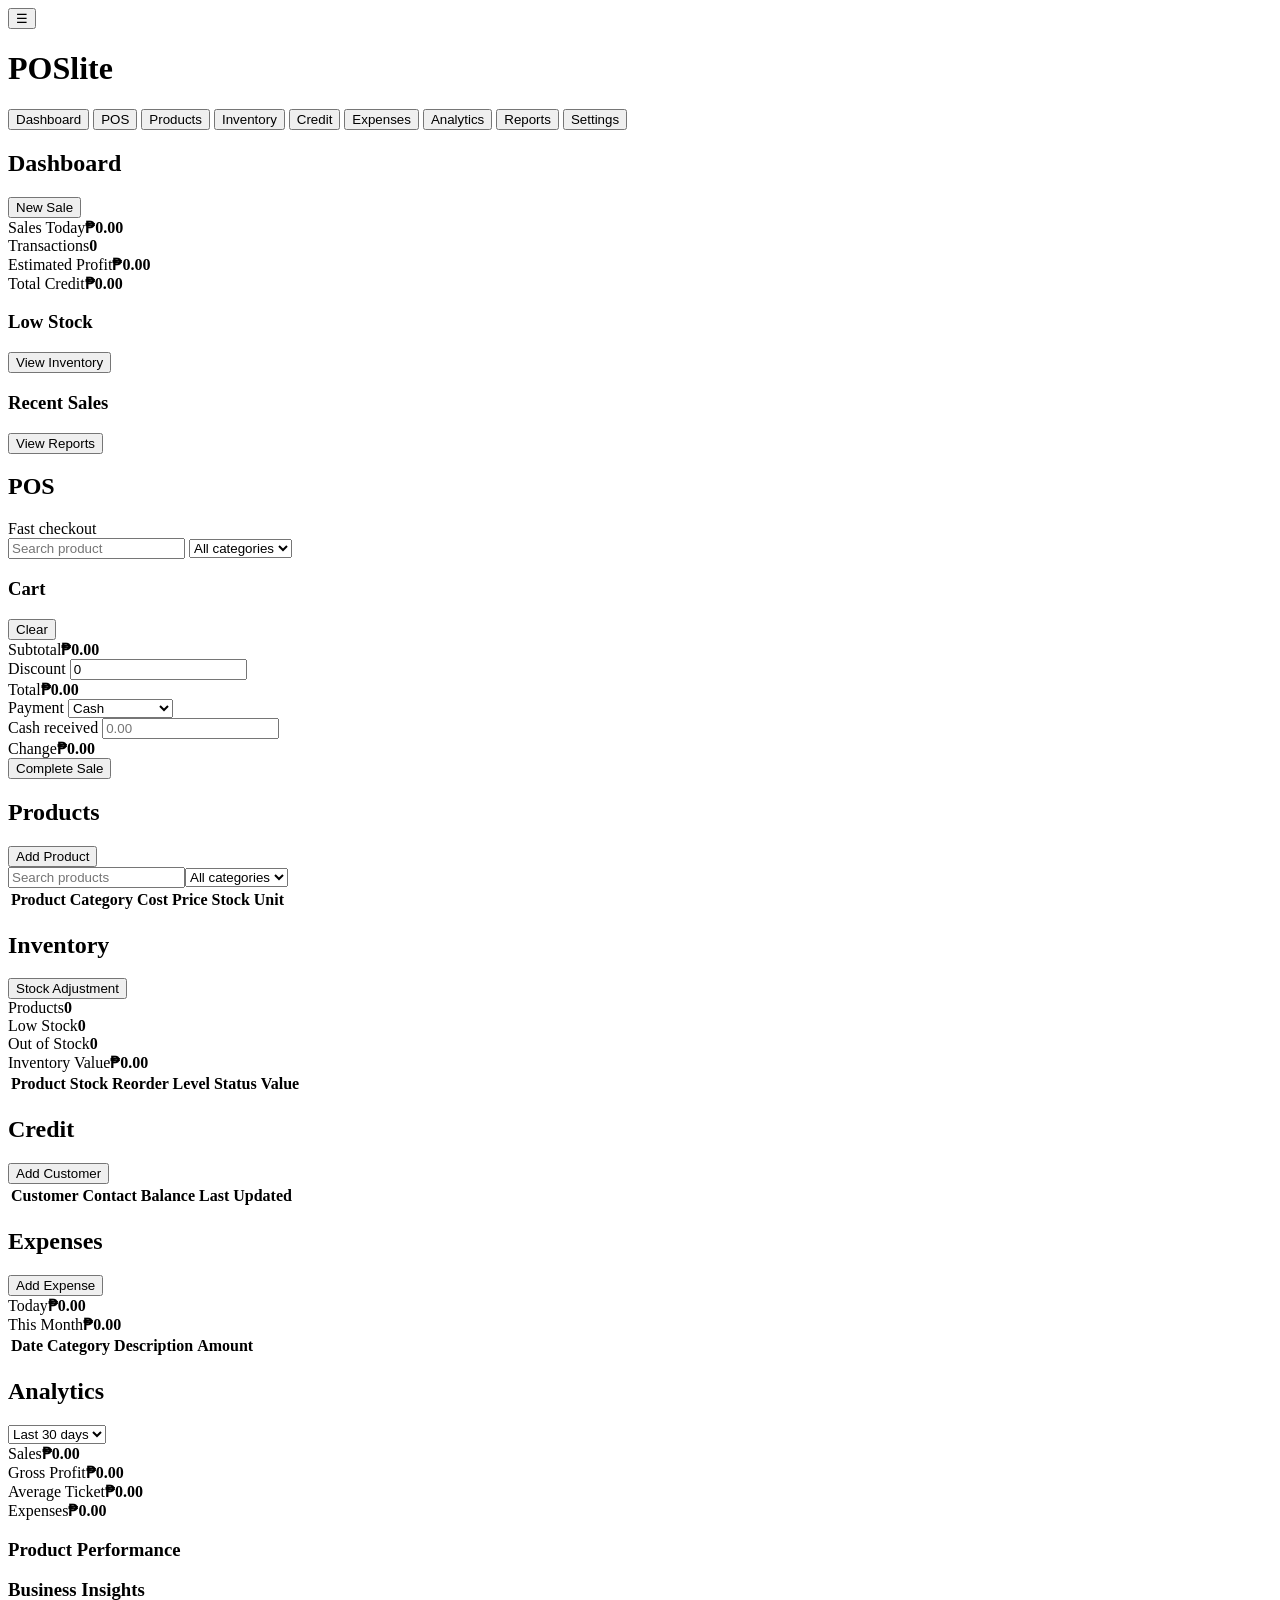
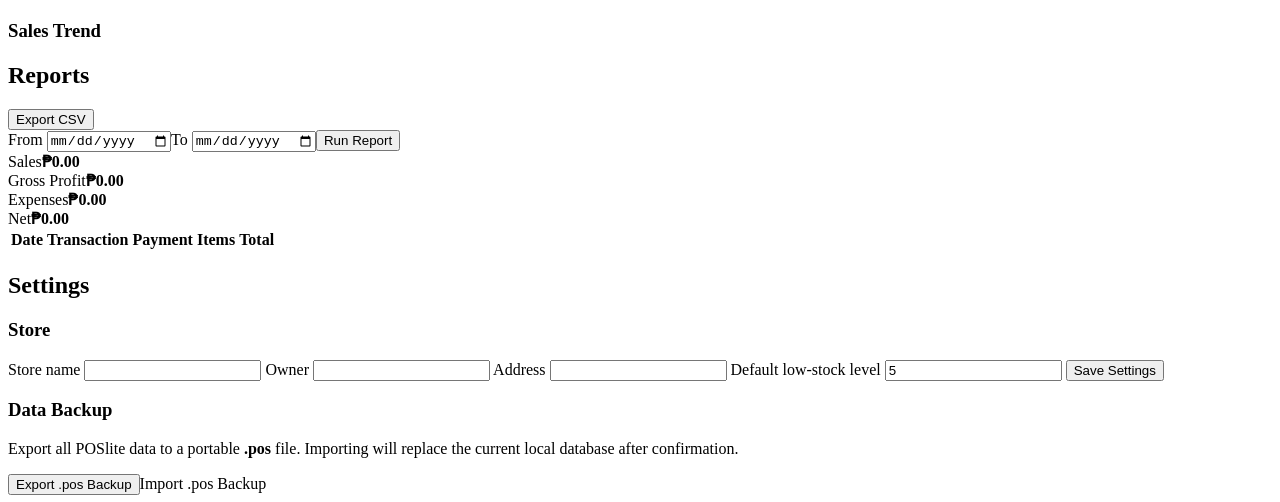
==== index.html @ 77191dbf "feat: add POSlite web application shell" ====
<!doctype html>
<html lang="en">
<head>
  <meta charset="utf-8" />
  <meta name="viewport" content="width=device-width, initial-scale=1" />
  <meta name="theme-color" content="#166534" />
  <title>POSlite</title>
  <link rel="manifest" href="manifest.webmanifest" />
  <link rel="stylesheet" href="styles.css" />
</head>
<body>
  <header class="topbar">
    <button class="icon-btn mobile-only" id="menuBtn" aria-label="Open menu">☰</button>
    <h1>POSlite</h1>
    <div class="top-actions">
      <span class="status-dot" title="Offline-ready"></span>
      <span id="clockText" class="muted"></span>
    </div>
  </header>

  <aside class="sidebar" id="sidebar">
    <nav>
      <button class="nav-btn active" data-view="dashboard">Dashboard</button>
      <button class="nav-btn" data-view="pos">POS</button>
      <button class="nav-btn" data-view="products">Products</button>
      <button class="nav-btn" data-view="inventory">Inventory</button>
      <button class="nav-btn" data-view="credit">Credit</button>
      <button class="nav-btn" data-view="expenses">Expenses</button>
      <button class="nav-btn" data-view="analytics">Analytics</button>
      <button class="nav-btn" data-view="reports">Reports</button>
      <button class="nav-btn" data-view="settings">Settings</button>
    </nav>
  </aside>

  <main class="main" id="mainContent">
    <section class="view active" id="view-dashboard">
      <div class="section-head"><h2>Dashboard</h2><button class="primary" data-jump="pos">New Sale</button></div>
      <div class="kpi-grid">
        <article class="kpi"><span>Sales Today</span><strong id="kpiSales">₱0.00</strong></article>
        <article class="kpi"><span>Transactions</span><strong id="kpiTransactions">0</strong></article>
        <article class="kpi"><span>Estimated Profit</span><strong id="kpiProfit">₱0.00</strong></article>
        <article class="kpi"><span>Total Credit</span><strong id="kpiCredit">₱0.00</strong></article>
      </div>
      <div class="grid two">
        <article class="panel"><div class="panel-head"><h3>Low Stock</h3><button class="link-btn" data-jump="inventory">View Inventory</button></div><div id="lowStockList" class="list"></div></article>
        <article class="panel"><div class="panel-head"><h3>Recent Sales</h3><button class="link-btn" data-jump="reports">View Reports</button></div><div id="recentSalesList" class="list"></div></article>
      </div>
    </section>

    <section class="view" id="view-pos">
      <div class="section-head"><h2>POS</h2><span class="muted">Fast checkout</span></div>
      <div class="pos-layout">
        <div class="panel product-browser">
          <div class="toolbar">
            <input id="posSearch" type="search" placeholder="Search product" />
            <select id="posCategory"><option value="">All categories</option></select>
          </div>
          <div id="posProductGrid" class="product-grid"></div>
        </div>
        <aside class="panel cart-panel">
          <div class="panel-head"><h3>Cart</h3><button id="clearCartBtn" class="link-btn danger-text">Clear</button></div>
          <div id="cartList" class="cart-list"></div>
          <div class="cart-summary">
            <div><span>Subtotal</span><strong id="cartSubtotal">₱0.00</strong></div>
            <label>Discount <input id="discountInput" type="number" min="0" step="0.01" value="0" /></label>
            <div class="grand"><span>Total</span><strong id="cartTotal">₱0.00</strong></div>
            <label>Payment
              <select id="paymentType"><option value="cash">Cash</option><option value="credit">Credit / Utang</option></select>
            </label>
            <div id="cashFields">
              <label>Cash received <input id="cashInput" type="number" min="0" step="0.01" placeholder="0.00" /></label>
              <div><span>Change</span><strong id="changeAmount">₱0.00</strong></div>
            </div>
            <div id="creditFields" hidden>
              <label>Customer <select id="creditCustomer"></select></label>
            </div>
            <button id="checkoutBtn" class="primary full">Complete Sale</button>
          </div>
        </aside>
      </div>
    </section>

    <section class="view" id="view-products">
      <div class="section-head"><h2>Products</h2><button id="addProductBtn" class="primary">Add Product</button></div>
      <div class="panel">
        <div class="toolbar"><input id="productSearch" type="search" placeholder="Search products" /><select id="productCategory"><option value="">All categories</option></select></div>
        <div class="table-wrap"><table><thead><tr><th>Product</th><th>Category</th><th>Cost</th><th>Price</th><th>Stock</th><th>Unit</th><th></th></tr></thead><tbody id="productTableBody"></tbody></table></div>
      </div>
    </section>

    <section class="view" id="view-inventory">
      <div class="section-head"><h2>Inventory</h2><button id="stockAdjustBtn" class="primary">Stock Adjustment</button></div>
      <div class="kpi-grid compact">
        <article class="kpi"><span>Products</span><strong id="invProducts">0</strong></article>
        <article class="kpi"><span>Low Stock</span><strong id="invLow">0</strong></article>
        <article class="kpi"><span>Out of Stock</span><strong id="invOut">0</strong></article>
        <article class="kpi"><span>Inventory Value</span><strong id="invValue">₱0.00</strong></article>
      </div>
      <div class="panel table-wrap"><table><thead><tr><th>Product</th><th>Stock</th><th>Reorder Level</th><th>Status</th><th>Value</th><th></th></tr></thead><tbody id="inventoryTableBody"></tbody></table></div>
    </section>

    <section class="view" id="view-credit">
      <div class="section-head"><h2>Credit</h2><button id="addCustomerBtn" class="primary">Add Customer</button></div>
      <div class="panel table-wrap"><table><thead><tr><th>Customer</th><th>Contact</th><th>Balance</th><th>Last Updated</th><th></th></tr></thead><tbody id="customerTableBody"></tbody></table></div>
    </section>

    <section class="view" id="view-expenses">
      <div class="section-head"><h2>Expenses</h2><button id="addExpenseBtn" class="primary">Add Expense</button></div>
      <div class="kpi-grid compact"><article class="kpi"><span>Today</span><strong id="expenseToday">₱0.00</strong></article><article class="kpi"><span>This Month</span><strong id="expenseMonth">₱0.00</strong></article></div>
      <div class="panel table-wrap"><table><thead><tr><th>Date</th><th>Category</th><th>Description</th><th>Amount</th><th></th></tr></thead><tbody id="expenseTableBody"></tbody></table></div>
    </section>

    <section class="view" id="view-analytics">
      <div class="section-head"><h2>Analytics</h2><select id="analyticsRange"><option value="7">Last 7 days</option><option value="30" selected>Last 30 days</option><option value="90">Last 90 days</option></select></div>
      <div class="kpi-grid"><article class="kpi"><span>Sales</span><strong id="anSales">₱0.00</strong></article><article class="kpi"><span>Gross Profit</span><strong id="anProfit">₱0.00</strong></article><article class="kpi"><span>Average Ticket</span><strong id="anAverage">₱0.00</strong></article><article class="kpi"><span>Expenses</span><strong id="anExpenses">₱0.00</strong></article></div>
      <div class="grid two">
        <article class="panel"><h3>Product Performance</h3><div id="topProductsList" class="list"></div></article>
        <article class="panel"><h3>Business Insights</h3><div id="insightsList" class="insights"></div></article>
      </div>
      <article class="panel"><h3>Sales Trend</h3><div id="salesChart" class="bar-chart"></div></article>
    </section>

    <section class="view" id="view-reports">
      <div class="section-head"><h2>Reports</h2><button id="exportReportBtn" class="secondary">Export CSV</button></div>
      <div class="panel">
        <div class="toolbar"><label>From <input id="reportFrom" type="date" /></label><label>To <input id="reportTo" type="date" /></label><button id="runReportBtn" class="primary">Run Report</button></div>
        <div class="kpi-grid compact"><article class="kpi"><span>Sales</span><strong id="reportSales">₱0.00</strong></article><article class="kpi"><span>Gross Profit</span><strong id="reportProfit">₱0.00</strong></article><article class="kpi"><span>Expenses</span><strong id="reportExpenses">₱0.00</strong></article><article class="kpi"><span>Net</span><strong id="reportNet">₱0.00</strong></article></div>
        <div class="table-wrap"><table><thead><tr><th>Date</th><th>Transaction</th><th>Payment</th><th>Items</th><th>Total</th></tr></thead><tbody id="reportTableBody"></tbody></table></div>
      </div>
    </section>

    <section class="view" id="view-settings">
      <div class="section-head"><h2>Settings</h2></div>
      <div class="grid two">
        <article class="panel">
          <h3>Store</h3>
          <form id="settingsForm" class="form-grid">
            <label>Store name <input id="storeName" required /></label>
            <label>Owner <input id="storeOwner" /></label>
            <label>Address <input id="storeAddress" /></label>
            <label>Default low-stock level <input id="defaultLowStock" type="number" min="0" value="5" /></label>
            <button class="primary" type="submit">Save Settings</button>
          </form>
        </article>
        <article class="panel">
          <h3>Data Backup</h3>
          <p class="muted">Export all POSlite data to a portable <strong>.pos</strong> file. Importing will replace the current local database after confirmation.</p>
          <div class="stack"><button id="exportPosBtn" class="primary">Export .pos Backup</button><label class="file-btn">Import .pos Backup<input id="importPosInput" type="file" accept=".pos,application/json" hidden /></label></div>
          <div id="backupStatus" class="status-box"></div>
        </article>
      </div>
    </section>
  </main>

  <dialog id="formDialog">
    <form method="dialog" id="dialogForm" class="dialog-card">
      <div class="panel-head"><h3 id="dialogTitle">Form</h3><button value="cancel" class="icon-btn" aria-label="Close">✕</button></div>
      <div id="dialogFields" class="form-grid"></div>
      <div class="dialog-actions"><button value="cancel" class="secondary">Cancel</button><button id="dialogSaveBtn" value="default" class="primary">Save</button></div>
    </form>
  </dialog>

  <div id="toast" class="toast" role="status" aria-live="polite"></div>
  <script src="app.js"></script>
</body>
</html>
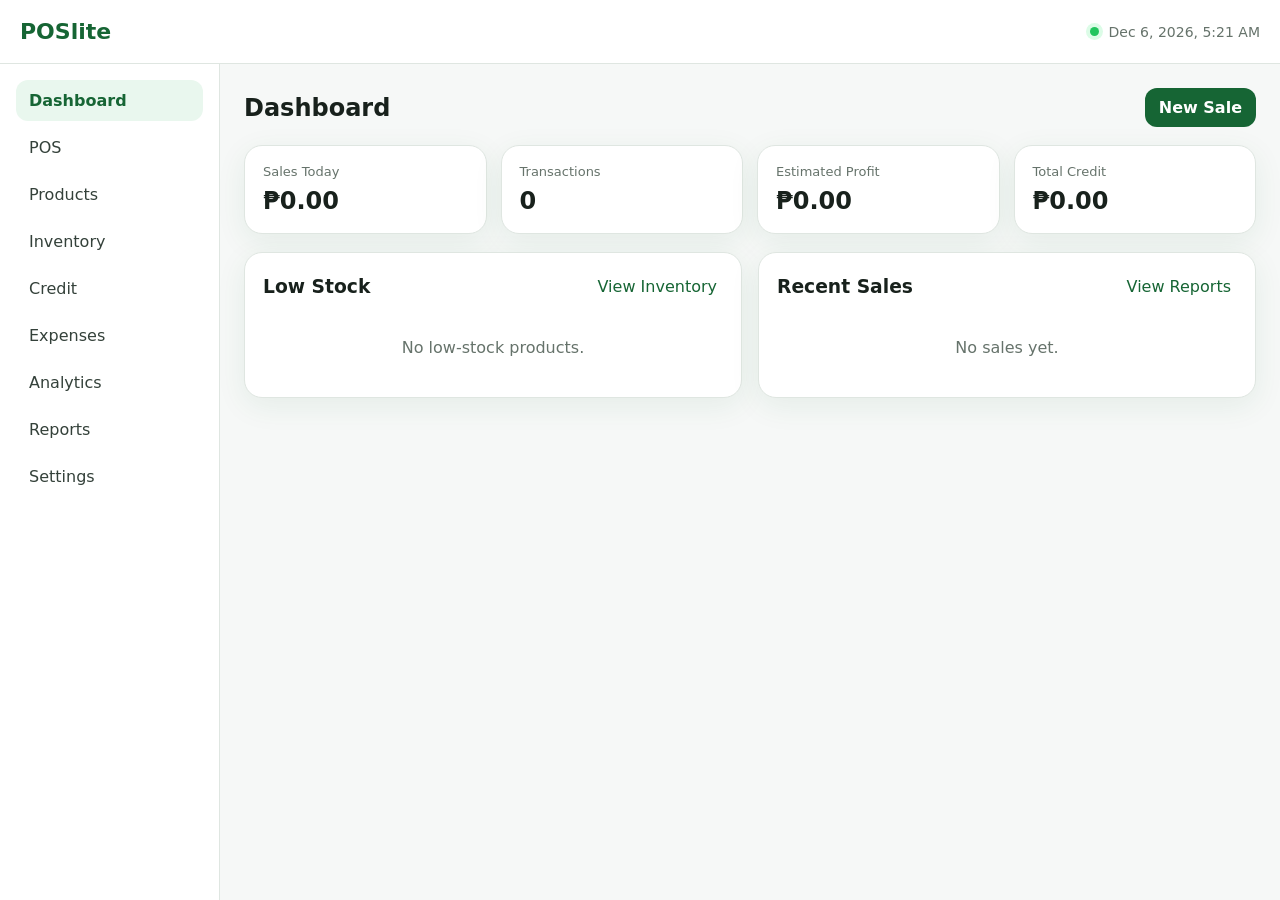
==== commit ee92f54e: "fix: make dialog cancel controls non-submitting" ====
--- a/index.html
+++ b/index.html
@@ -154,9 +154,9 @@
 
   <dialog id="formDialog">
     <form method="dialog" id="dialogForm" class="dialog-card">
-      <div class="panel-head"><h3 id="dialogTitle">Form</h3><button value="cancel" class="icon-btn" aria-label="Close">✕</button></div>
+      <div class="panel-head"><h3 id="dialogTitle">Form</h3><button type="button" class="icon-btn" aria-label="Close" onclick="document.getElementById('formDialog').close()">✕</button></div>
       <div id="dialogFields" class="form-grid"></div>
-      <div class="dialog-actions"><button value="cancel" class="secondary">Cancel</button><button id="dialogSaveBtn" value="default" class="primary">Save</button></div>
+      <div class="dialog-actions"><button type="button" class="secondary" onclick="document.getElementById('formDialog').close()">Cancel</button><button id="dialogSaveBtn" value="default" class="primary">Save</button></div>
     </form>
   </dialog>
 
--- a/styles.css
+++ b/styles.css
@@ -0,0 +1 @@
+:root{--bg:#f6f8f7;--panel:#fff;--text:#18211c;--muted:#66736b;--line:#dfe6e1;--green:#166534;--green-2:#15803d;--green-soft:#e9f7ee;--danger:#b42318;--warn:#b7791f;--shadow:0 8px 30px rgba(22,101,52,.08);--radius:18px}*{box-sizing:border-box}html,body{margin:0;min-height:100%;font-family:Inter,ui-sans-serif,system-ui,-apple-system,BlinkMacSystemFont,"Segoe UI",sans-serif;background:var(--bg);color:var(--text)}button,input,select{font:inherit}button{cursor:pointer}.topbar{position:fixed;inset:0 0 auto 0;height:64px;background:#fff;border-bottom:1px solid var(--line);display:flex;align-items:center;gap:14px;padding:0 20px;z-index:20}.topbar h1{font-size:22px;margin:0;color:var(--green)}.top-actions{margin-left:auto;display:flex;align-items:center;gap:10px}.status-dot{width:9px;height:9px;border-radius:50%;background:#22c55e;box-shadow:0 0 0 4px #dcfce7}.sidebar{position:fixed;top:64px;bottom:0;left:0;width:220px;background:#fff;border-right:1px solid var(--line);padding:16px;z-index:15}.sidebar nav{display:grid;gap:6px}.nav-btn{border:0;background:transparent;text-align:left;padding:11px 13px;border-radius:12px;color:#34413a}.nav-btn:hover,.nav-btn.active{background:var(--green-soft);color:var(--green);font-weight:700}.main{margin-left:220px;padding:88px 24px 40px}.view{display:none}.view.active{display:block}.section-head,.panel-head,.toolbar{display:flex;align-items:center;gap:12px;justify-content:space-between}.section-head{margin-bottom:18px}.section-head h2,.panel h3{margin:0}.primary,.secondary,.file-btn{border:0;border-radius:12px;padding:10px 14px;font-weight:700}.primary{background:var(--green);color:#fff}.primary:hover{background:var(--green-2)}.secondary,.file-btn{background:#eef2ef;color:#26342c;border:1px solid var(--line)}.full{width:100%}.link-btn,.icon-btn{border:0;background:transparent;color:var(--green);padding:6px}.danger-text{color:var(--danger)}.muted{color:var(--muted);font-size:14px}.kpi-grid{display:grid;grid-template-columns:repeat(4,minmax(0,1fr));gap:14px;margin-bottom:18px}.kpi-grid.compact{grid-template-columns:repeat(4,minmax(0,1fr))}.kpi{background:var(--panel);border:1px solid var(--line);border-radius:var(--radius);padding:18px;box-shadow:var(--shadow);display:grid;gap:8px}.kpi span{color:var(--muted);font-size:13px}.kpi strong{font-size:24px}.grid.two{display:grid;grid-template-columns:1fr 1fr;gap:16px}.panel{background:var(--panel);border:1px solid var(--line);border-radius:var(--radius);padding:18px;box-shadow:var(--shadow);margin-bottom:16px}.list{display:grid;gap:10px;margin-top:14px}.list-row{display:flex;align-items:center;gap:12px;justify-content:space-between;padding:10px 0;border-bottom:1px solid #edf1ee}.list-row:last-child{border-bottom:0}.badge{display:inline-flex;align-items:center;border-radius:999px;padding:4px 8px;font-size:12px;font-weight:700;background:#eef2ef}.badge.low{background:#fff7e6;color:var(--warn)}.badge.out{background:#fee4e2;color:var(--danger)}.badge.ok{background:#e8f7ed;color:var(--green)}.pos-layout{display:grid;grid-template-columns:minmax(0,1.7fr) minmax(320px,.8fr);gap:16px}.toolbar{justify-content:flex-start;flex-wrap:wrap}.toolbar input[type=search]{min-width:240px;flex:1}.toolbar label{display:flex;align-items:center;gap:8px}input,select{border:1px solid #cfd8d2;background:#fff;border-radius:11px;padding:10px 11px;outline:none}input:focus,select:focus{border-color:#73b68a;box-shadow:0 0 0 3px rgba(22,101,52,.08)}.product-grid{display:grid;grid-template-columns:repeat(auto-fill,minmax(145px,1fr));gap:12px;margin-top:16px}.product-card{border:1px solid var(--line);background:#fff;border-radius:14px;padding:14px;text-align:left;min-height:112px;display:grid;align-content:space-between;gap:8px}.product-card:hover{border-color:#91c6a3;box-shadow:0 6px 20px rgba(22,101,52,.08)}.product-card strong{font-size:15px}.product-card .price{font-weight:800;color:var(--green)}.product-card small{color:var(--muted)}.product-card.disabled{opacity:.45;pointer-events:none}.cart-list{display:grid;gap:10px;max-height:390px;overflow:auto}.cart-item{display:grid;grid-template-columns:1fr auto;gap:10px;padding:10px 0;border-bottom:1px solid #edf1ee}.cart-controls{display:flex;gap:6px;align-items:center}.cart-controls button{width:28px;height:28px;border-radius:8px;border:1px solid var(--line);background:#fff}.cart-summary{display:grid;gap:12px;margin-top:16px;padding-top:14px;border-top:1px solid var(--line)}.cart-summary>div,.cart-summary label{display:flex;justify-content:space-between;align-items:center;gap:12px}.cart-summary input,.cart-summary select{max-width:150px}.cart-summary .grand{font-size:18px}.table-wrap{overflow:auto}table{width:100%;border-collapse:collapse;min-width:720px}th,td{text-align:left;padding:12px 10px;border-bottom:1px solid #edf1ee;vertical-align:middle}th{font-size:12px;text-transform:uppercase;letter-spacing:.04em;color:var(--muted)}td.actions{white-space:nowrap}.table-btn{border:1px solid var(--line);background:#fff;border-radius:9px;padding:6px 9px;margin-right:5px}.form-grid{display:grid;gap:12px}.form-grid label{display:grid;gap:6px;color:#405047;font-size:14px}.stack{display:grid;gap:10px}.status-box{margin-top:12px;min-height:20px;color:var(--muted);font-size:13px}.insights{display:grid;gap:10px;margin-top:14px}.insight{border-left:4px solid var(--green);background:#f6fbf7;border-radius:10px;padding:11px 12px}.bar-chart{display:flex;align-items:flex-end;gap:6px;height:210px;margin-top:18px;padding-top:10px;overflow-x:auto}.bar{min-width:24px;flex:1;max-width:60px;background:#83c59a;border-radius:8px 8px 3px 3px;position:relative}.bar span{position:absolute;bottom:-24px;left:50%;transform:translateX(-50%);font-size:10px;color:var(--muted);white-space:nowrap}dialog{border:0;border-radius:18px;padding:0;max-width:520px;width:calc(100% - 28px);box-shadow:0 20px 80px rgba(0,0,0,.2)}dialog::backdrop{background:rgba(10,20,14,.45)}.dialog-card{padding:18px}.dialog-actions{display:flex;justify-content:flex-end;gap:10px;margin-top:16px}.toast{position:fixed;right:20px;bottom:20px;background:#17211b;color:#fff;padding:12px 16px;border-radius:12px;opacity:0;transform:translateY(10px);pointer-events:none;transition:.2s;z-index:50;max-width:360px}.toast.show{opacity:1;transform:none}.empty{padding:22px 0;color:var(--muted);text-align:center}.mobile-only{display:none}@media(max-width:980px){.sidebar{transform:translateX(-100%);transition:.2s}.sidebar.open{transform:none;box-shadow:20px 0 50px rgba(0,0,0,.12)}.main{margin-left:0}.mobile-only{display:inline-flex}.kpi-grid,.kpi-grid.compact{grid-template-columns:repeat(2,minmax(0,1fr))}.pos-layout,.grid.two{grid-template-columns:1fr}.cart-panel{position:static}}@media(max-width:600px){.main{padding:82px 12px 28px}.topbar{padding:0 12px}.kpi-grid,.kpi-grid.compact{grid-template-columns:1fr 1fr;gap:10px}.kpi{padding:14px}.kpi strong{font-size:20px}.section-head{align-items:flex-start}.toolbar{align-items:stretch}.toolbar input[type=search],.toolbar select{width:100%;min-width:0}.product-grid{grid-template-columns:repeat(2,minmax(0,1fr))}.panel{padding:14px;border-radius:14px}.top-actions .muted{display:none}}
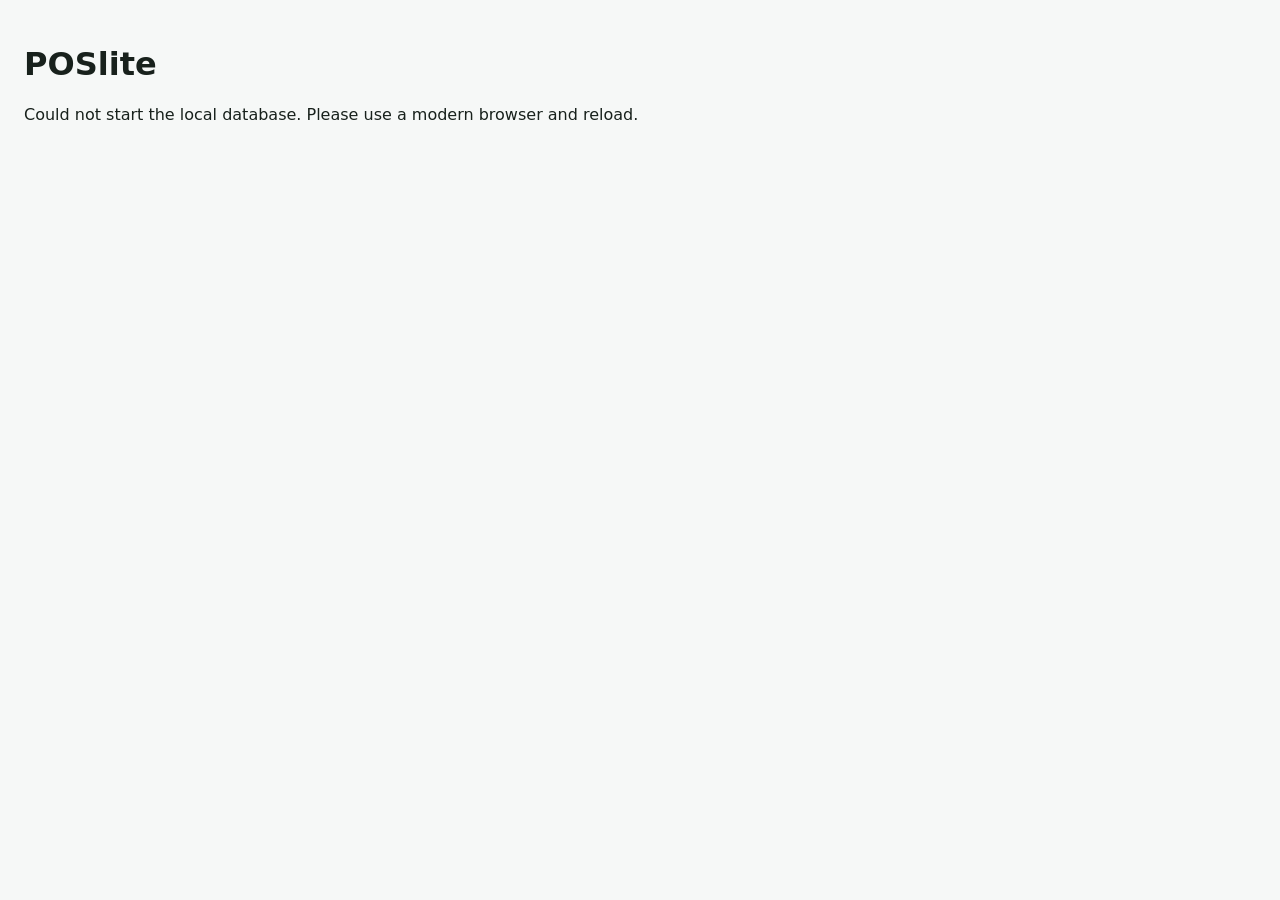
==== commit ab7b1b16: "feat: build smartphone-first POSlite v0.2 interface" ====
--- a/index.html
+++ b/index.html
@@ -2,8 +2,9 @@
 <html lang="en">
 <head>
   <meta charset="utf-8" />
-  <meta name="viewport" content="width=device-width, initial-scale=1" />
+  <meta name="viewport" content="width=device-width, initial-scale=1, viewport-fit=cover" />
   <meta name="theme-color" content="#166534" />
+  <meta name="apple-mobile-web-app-capable" content="yes" />
   <title>POSlite</title>
   <link rel="manifest" href="manifest.webmanifest" />
   <link rel="stylesheet" href="styles.css" />
@@ -19,10 +20,15 @@
   </header>
 
   <aside class="sidebar" id="sidebar">
+    <div class="sidebar-head mobile-only">
+      <strong>POSlite</strong>
+      <button class="icon-btn" id="closeMenuBtn" aria-label="Close menu">✕</button>
+    </div>
     <nav>
-      <button class="nav-btn active" data-view="dashboard">Dashboard</button>
-      <button class="nav-btn" data-view="pos">POS</button>
+      <button class="nav-btn active" data-view="dashboard">Home</button>
+      <button class="nav-btn" data-view="pos">Sell</button>
       <button class="nav-btn" data-view="products">Products</button>
+      <button class="nav-btn" data-view="purchases">Purchases</button>
       <button class="nav-btn" data-view="inventory">Inventory</button>
       <button class="nav-btn" data-view="credit">Credit</button>
       <button class="nav-btn" data-view="expenses">Expenses</button>
@@ -31,28 +37,44 @@
       <button class="nav-btn" data-view="settings">Settings</button>
     </nav>
   </aside>
+  <div class="scrim" id="scrim"></div>
 
   <main class="main" id="mainContent">
     <section class="view active" id="view-dashboard">
-      <div class="section-head"><h2>Dashboard</h2><button class="primary" data-jump="pos">New Sale</button></div>
+      <div class="section-head">
+        <div><h2>Home</h2><p class="section-sub">Store overview</p></div>
+        <button class="primary" data-jump="pos">New Sale</button>
+      </div>
       <div class="kpi-grid">
         <article class="kpi"><span>Sales Today</span><strong id="kpiSales">₱0.00</strong></article>
         <article class="kpi"><span>Transactions</span><strong id="kpiTransactions">0</strong></article>
-        <article class="kpi"><span>Estimated Profit</span><strong id="kpiProfit">₱0.00</strong></article>
+        <article class="kpi"><span>Gross Profit Today</span><strong id="kpiProfit">₱0.00</strong></article>
         <article class="kpi"><span>Total Credit</span><strong id="kpiCredit">₱0.00</strong></article>
       </div>
+      <div class="quick-grid">
+        <button class="quick-card" data-jump="pos"><span>＋</span><strong>Sell</strong></button>
+        <button class="quick-card" data-jump="purchases"><span>↓</span><strong>Stock In</strong></button>
+        <button class="quick-card" data-jump="products"><span>▦</span><strong>Products</strong></button>
+        <button class="quick-card" data-jump="analytics"><span>↗</span><strong>Analytics</strong></button>
+      </div>
       <div class="grid two">
-        <article class="panel"><div class="panel-head"><h3>Low Stock</h3><button class="link-btn" data-jump="inventory">View Inventory</button></div><div id="lowStockList" class="list"></div></article>
-        <article class="panel"><div class="panel-head"><h3>Recent Sales</h3><button class="link-btn" data-jump="reports">View Reports</button></div><div id="recentSalesList" class="list"></div></article>
+        <article class="panel">
+          <div class="panel-head"><h3>Low Stock</h3><button class="link-btn" data-jump="inventory">View</button></div>
+          <div id="lowStockList" class="list"></div>
+        </article>
+        <article class="panel">
+          <div class="panel-head"><h3>Recent Sales</h3><button class="link-btn" data-jump="reports">View</button></div>
+          <div id="recentSalesList" class="list"></div>
+        </article>
       </div>
     </section>
 
     <section class="view" id="view-pos">
-      <div class="section-head"><h2>POS</h2><span class="muted">Fast checkout</span></div>
+      <div class="section-head"><div><h2>Sell</h2><p class="section-sub">Search, scan-ready, and checkout</p></div></div>
       <div class="pos-layout">
         <div class="panel product-browser">
           <div class="toolbar">
-            <input id="posSearch" type="search" placeholder="Search product" />
+            <input id="posSearch" type="search" inputmode="search" autocomplete="off" placeholder="Search name or barcode" />
             <select id="posCategory"><option value="">All categories</option></select>
           </div>
           <div id="posProductGrid" class="product-grid"></div>
@@ -68,69 +90,111 @@
               <select id="paymentType"><option value="cash">Cash</option><option value="credit">Credit / Utang</option></select>
             </label>
             <div id="cashFields">
-              <label>Cash received <input id="cashInput" type="number" min="0" step="0.01" placeholder="0.00" /></label>
+              <label>Cash received <input id="cashInput" type="number" min="0" step="0.01" inputmode="decimal" placeholder="0.00" /></label>
               <div><span>Change</span><strong id="changeAmount">₱0.00</strong></div>
             </div>
             <div id="creditFields" hidden>
               <label>Customer <select id="creditCustomer"></select></label>
             </div>
-            <button id="checkoutBtn" class="primary full">Complete Sale</button>
+            <button id="checkoutBtn" class="primary full big-action">Complete Sale</button>
           </div>
         </aside>
       </div>
     </section>
 
     <section class="view" id="view-products">
-      <div class="section-head"><h2>Products</h2><button id="addProductBtn" class="primary">Add Product</button></div>
+      <div class="section-head">
+        <div><h2>Products</h2><p class="section-sub">Base units, pack/kilo conversions, and pricing</p></div>
+        <button id="addProductBtn" class="primary">Add Product</button>
+      </div>
       <div class="panel">
-        <div class="toolbar"><input id="productSearch" type="search" placeholder="Search products" /><select id="productCategory"><option value="">All categories</option></select></div>
-        <div class="table-wrap"><table><thead><tr><th>Product</th><th>Category</th><th>Cost</th><th>Price</th><th>Stock</th><th>Unit</th><th></th></tr></thead><tbody id="productTableBody"></tbody></table></div>
-      </div>
+        <div class="toolbar"><input id="productSearch" type="search" placeholder="Search name or barcode" /><select id="productCategory"><option value="">All categories</option></select></div>
+        <div class="table-wrap"><table><thead><tr><th>Product</th><th>Barcode</th><th>Cost / Base</th><th>Stock</th><th>Units</th><th></th></tr></thead><tbody id="productTableBody"></tbody></table></div>
+      </div>
+    </section>
+
+    <section class="view" id="view-purchases">
+      <div class="section-head">
+        <div><h2>Purchases</h2><p class="section-sub">Record inventory bought from suppliers</p></div>
+        <button id="addPurchaseBtn" class="primary">New Purchase</button>
+      </div>
+      <div class="kpi-grid compact">
+        <article class="kpi"><span>Purchased This Month</span><strong id="purchaseMonth">₱0.00</strong></article>
+        <article class="kpi"><span>Purchase Records</span><strong id="purchaseCount">0</strong></article>
+      </div>
+      <div class="panel table-wrap"><table><thead><tr><th>Date</th><th>Reference</th><th>Supplier</th><th>Items</th><th>Total</th></tr></thead><tbody id="purchaseTableBody"></tbody></table></div>
     </section>
 
     <section class="view" id="view-inventory">
-      <div class="section-head"><h2>Inventory</h2><button id="stockAdjustBtn" class="primary">Stock Adjustment</button></div>
+      <div class="section-head">
+        <div><h2>Inventory</h2><p class="section-sub">Stock and movement audit trail</p></div>
+        <button id="stockAdjustBtn" class="secondary">Adjustment</button>
+      </div>
       <div class="kpi-grid compact">
         <article class="kpi"><span>Products</span><strong id="invProducts">0</strong></article>
         <article class="kpi"><span>Low Stock</span><strong id="invLow">0</strong></article>
         <article class="kpi"><span>Out of Stock</span><strong id="invOut">0</strong></article>
         <article class="kpi"><span>Inventory Value</span><strong id="invValue">₱0.00</strong></article>
       </div>
-      <div class="panel table-wrap"><table><thead><tr><th>Product</th><th>Stock</th><th>Reorder Level</th><th>Status</th><th>Value</th><th></th></tr></thead><tbody id="inventoryTableBody"></tbody></table></div>
+      <div class="panel table-wrap"><table><thead><tr><th>Product</th><th>Stock</th><th>Low Level</th><th>Status</th><th>Value</th><th></th></tr></thead><tbody id="inventoryTableBody"></tbody></table></div>
+      <div class="panel">
+        <div class="panel-head"><h3>Recent Stock Movements</h3><span class="muted">Last 50</span></div>
+        <div class="table-wrap"><table><thead><tr><th>Date</th><th>Product</th><th>Type</th><th>Change</th><th>Reference / Note</th></tr></thead><tbody id="movementTableBody"></tbody></table></div>
+      </div>
     </section>
 
     <section class="view" id="view-credit">
-      <div class="section-head"><h2>Credit</h2><button id="addCustomerBtn" class="primary">Add Customer</button></div>
+      <div class="section-head"><div><h2>Credit</h2><p class="section-sub">Customer utang and collections</p></div><button id="addCustomerBtn" class="primary">Add Customer</button></div>
       <div class="panel table-wrap"><table><thead><tr><th>Customer</th><th>Contact</th><th>Balance</th><th>Last Updated</th><th></th></tr></thead><tbody id="customerTableBody"></tbody></table></div>
     </section>
 
     <section class="view" id="view-expenses">
-      <div class="section-head"><h2>Expenses</h2><button id="addExpenseBtn" class="primary">Add Expense</button></div>
+      <div class="section-head"><div><h2>Expenses</h2><p class="section-sub">Operating expenses, separate from inventory purchases</p></div><button id="addExpenseBtn" class="primary">Add Expense</button></div>
       <div class="kpi-grid compact"><article class="kpi"><span>Today</span><strong id="expenseToday">₱0.00</strong></article><article class="kpi"><span>This Month</span><strong id="expenseMonth">₱0.00</strong></article></div>
       <div class="panel table-wrap"><table><thead><tr><th>Date</th><th>Category</th><th>Description</th><th>Amount</th><th></th></tr></thead><tbody id="expenseTableBody"></tbody></table></div>
     </section>
 
     <section class="view" id="view-analytics">
-      <div class="section-head"><h2>Analytics</h2><select id="analyticsRange"><option value="7">Last 7 days</option><option value="30" selected>Last 30 days</option><option value="90">Last 90 days</option></select></div>
-      <div class="kpi-grid"><article class="kpi"><span>Sales</span><strong id="anSales">₱0.00</strong></article><article class="kpi"><span>Gross Profit</span><strong id="anProfit">₱0.00</strong></article><article class="kpi"><span>Average Ticket</span><strong id="anAverage">₱0.00</strong></article><article class="kpi"><span>Expenses</span><strong id="anExpenses">₱0.00</strong></article></div>
+      <div class="section-head">
+        <div><h2>Analytics</h2><p class="section-sub">Profit per item and whole-store performance</p></div>
+        <select id="analyticsRange"><option value="7">Last 7 days</option><option value="30" selected>Last 30 days</option><option value="90">Last 90 days</option><option value="365">Last 365 days</option></select>
+      </div>
+      <div class="kpi-grid analytics-kpis">
+        <article class="kpi"><span>Sales</span><strong id="anSales">₱0.00</strong></article>
+        <article class="kpi"><span>COGS</span><strong id="anCogs">₱0.00</strong></article>
+        <article class="kpi"><span>Gross Profit</span><strong id="anProfit">₱0.00</strong></article>
+        <article class="kpi"><span>Expenses</span><strong id="anExpenses">₱0.00</strong></article>
+        <article class="kpi accent"><span>Estimated Net Profit</span><strong id="anNet">₱0.00</strong></article>
+        <article class="kpi"><span>Purchase Spend</span><strong id="anPurchases">₱0.00</strong></article>
+      </div>
       <div class="grid two">
-        <article class="panel"><h3>Product Performance</h3><div id="topProductsList" class="list"></div></article>
         <article class="panel"><h3>Business Insights</h3><div id="insightsList" class="insights"></div></article>
-      </div>
-      <article class="panel"><h3>Sales Trend</h3><div id="salesChart" class="bar-chart"></div></article>
+        <article class="panel"><h3>Sales Trend</h3><div id="salesChart" class="bar-chart"></div></article>
+      </div>
+      <article class="panel">
+        <div class="panel-head"><h3>Product Profitability</h3><span class="muted">Discounts allocated proportionally per item</span></div>
+        <div class="table-wrap"><table><thead><tr><th>Product</th><th>Qty Sold</th><th>Sales</th><th>Cost</th><th>Profit</th><th>Margin</th><th></th></tr></thead><tbody id="profitTableBody"></tbody></table></div>
+      </article>
     </section>
 
     <section class="view" id="view-reports">
-      <div class="section-head"><h2>Reports</h2><button id="exportReportBtn" class="secondary">Export CSV</button></div>
+      <div class="section-head"><div><h2>Reports</h2><p class="section-sub">Detailed date-range business report</p></div><button id="exportReportBtn" class="secondary">Export CSV</button></div>
       <div class="panel">
-        <div class="toolbar"><label>From <input id="reportFrom" type="date" /></label><label>To <input id="reportTo" type="date" /></label><button id="runReportBtn" class="primary">Run Report</button></div>
-        <div class="kpi-grid compact"><article class="kpi"><span>Sales</span><strong id="reportSales">₱0.00</strong></article><article class="kpi"><span>Gross Profit</span><strong id="reportProfit">₱0.00</strong></article><article class="kpi"><span>Expenses</span><strong id="reportExpenses">₱0.00</strong></article><article class="kpi"><span>Net</span><strong id="reportNet">₱0.00</strong></article></div>
-        <div class="table-wrap"><table><thead><tr><th>Date</th><th>Transaction</th><th>Payment</th><th>Items</th><th>Total</th></tr></thead><tbody id="reportTableBody"></tbody></table></div>
+        <div class="toolbar report-tools"><label>From <input id="reportFrom" type="date" /></label><label>To <input id="reportTo" type="date" /></label><button id="runReportBtn" class="primary">Run Report</button></div>
+        <div class="kpi-grid analytics-kpis">
+          <article class="kpi"><span>Sales</span><strong id="reportSales">₱0.00</strong></article>
+          <article class="kpi"><span>COGS</span><strong id="reportCogs">₱0.00</strong></article>
+          <article class="kpi"><span>Gross Profit</span><strong id="reportProfit">₱0.00</strong></article>
+          <article class="kpi"><span>Expenses</span><strong id="reportExpenses">₱0.00</strong></article>
+          <article class="kpi accent"><span>Estimated Net</span><strong id="reportNet">₱0.00</strong></article>
+          <article class="kpi"><span>Purchases</span><strong id="reportPurchases">₱0.00</strong></article>
+        </div>
+        <div class="table-wrap"><table><thead><tr><th>Date</th><th>Transaction</th><th>Payment</th><th>Items</th><th>Sales</th><th>Profit</th></tr></thead><tbody id="reportTableBody"></tbody></table></div>
       </div>
     </section>
 
     <section class="view" id="view-settings">
-      <div class="section-head"><h2>Settings</h2></div>
+      <div class="section-head"><div><h2>Settings</h2><p class="section-sub">Store and local backup</p></div></div>
       <div class="grid two">
         <article class="panel">
           <h3>Store</h3>
@@ -144,7 +208,7 @@
         </article>
         <article class="panel">
           <h3>Data Backup</h3>
-          <p class="muted">Export all POSlite data to a portable <strong>.pos</strong> file. Importing will replace the current local database after confirmation.</p>
+          <p class="muted">Export products, units, purchases, sales, stock movements, credit, expenses, and settings into one portable <strong>.pos</strong> file.</p>
           <div class="stack"><button id="exportPosBtn" class="primary">Export .pos Backup</button><label class="file-btn">Import .pos Backup<input id="importPosInput" type="file" accept=".pos,application/json" hidden /></label></div>
           <div id="backupStatus" class="status-box"></div>
         </article>
@@ -152,12 +216,27 @@
     </section>
   </main>
 
+  <nav class="bottom-nav" aria-label="Primary navigation">
+    <button class="bottom-btn active" data-view="dashboard"><span>⌂</span><small>Home</small></button>
+    <button class="bottom-btn" data-view="pos"><span>＋</span><small>Sell</small></button>
+    <button class="bottom-btn" data-view="products"><span>▦</span><small>Products</small></button>
+    <button class="bottom-btn" data-view="analytics"><span>↗</span><small>Analytics</small></button>
+    <button class="bottom-btn" id="moreBtn"><span>☰</span><small>More</small></button>
+  </nav>
+
   <dialog id="formDialog">
     <form method="dialog" id="dialogForm" class="dialog-card">
-      <div class="panel-head"><h3 id="dialogTitle">Form</h3><button type="button" class="icon-btn" aria-label="Close" onclick="document.getElementById('formDialog').close()">✕</button></div>
+      <div class="panel-head"><h3 id="dialogTitle">Form</h3><button type="button" class="icon-btn" id="dialogCloseBtn" aria-label="Close">✕</button></div>
       <div id="dialogFields" class="form-grid"></div>
-      <div class="dialog-actions"><button type="button" class="secondary" onclick="document.getElementById('formDialog').close()">Cancel</button><button id="dialogSaveBtn" value="default" class="primary">Save</button></div>
+      <div class="dialog-actions"><button type="button" class="secondary" id="dialogCancelBtn">Cancel</button><button id="dialogSaveBtn" type="submit" class="primary">Save</button></div>
     </form>
+  </dialog>
+
+  <dialog id="detailDialog">
+    <div class="dialog-card">
+      <div class="panel-head"><h3 id="detailTitle">Details</h3><button type="button" class="icon-btn" id="detailCloseBtn" aria-label="Close">✕</button></div>
+      <div id="detailBody"></div>
+    </div>
   </dialog>
 
   <div id="toast" class="toast" role="status" aria-live="polite"></div>
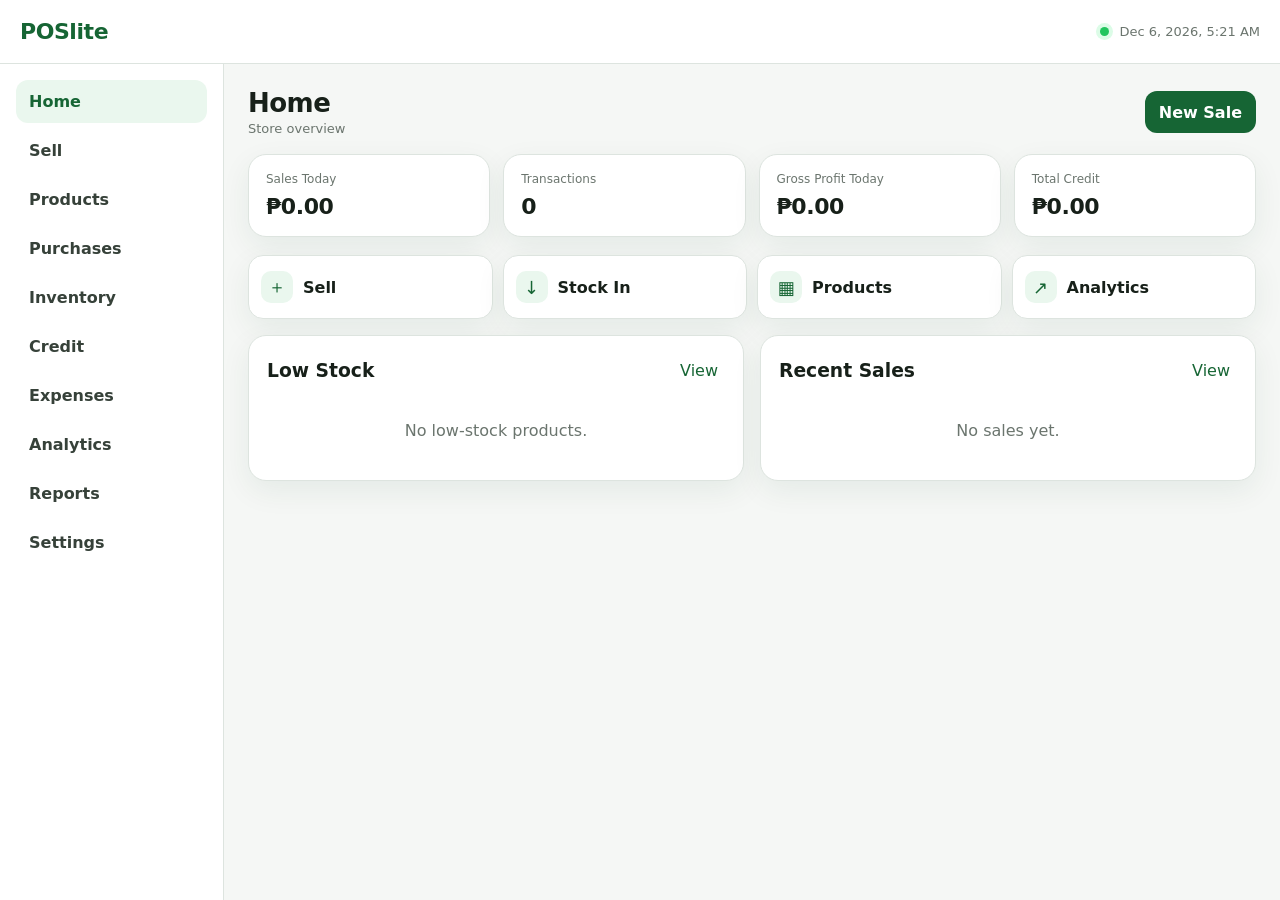
==== commit 16c3eb14: "feat: wire ready-to-scan barcode UI into POS" ====
--- a/index.html
+++ b/index.html
@@ -8,6 +8,7 @@
   <title>POSlite</title>
   <link rel="manifest" href="manifest.webmanifest" />
   <link rel="stylesheet" href="styles.css" />
+  <link rel="stylesheet" href="scanner.css" />
 </head>
 <body>
   <header class="topbar">
@@ -241,5 +242,6 @@
 
   <div id="toast" class="toast" role="status" aria-live="polite"></div>
   <script src="app.js"></script>
+  <script src="scanner.js"></script>
 </body>
-</html>
+</html>
--- a/styles.css
+++ b/styles.css
@@ -1 +1,186 @@
-:root{--bg:#f6f8f7;--panel:#fff;--text:#18211c;--muted:#66736b;--line:#dfe6e1;--green:#166534;--green-2:#15803d;--green-soft:#e9f7ee;--danger:#b42318;--warn:#b7791f;--shadow:0 8px 30px rgba(22,101,52,.08);--radius:18px}*{box-sizing:border-box}html,body{margin:0;min-height:100%;font-family:Inter,ui-sans-serif,system-ui,-apple-system,BlinkMacSystemFont,"Segoe UI",sans-serif;background:var(--bg);color:var(--text)}button,input,select{font:inherit}button{cursor:pointer}.topbar{position:fixed;inset:0 0 auto 0;height:64px;background:#fff;border-bottom:1px solid var(--line);display:flex;align-items:center;gap:14px;padding:0 20px;z-index:20}.topbar h1{font-size:22px;margin:0;color:var(--green)}.top-actions{margin-left:auto;display:flex;align-items:center;gap:10px}.status-dot{width:9px;height:9px;border-radius:50%;background:#22c55e;box-shadow:0 0 0 4px #dcfce7}.sidebar{position:fixed;top:64px;bottom:0;left:0;width:220px;background:#fff;border-right:1px solid var(--line);padding:16px;z-index:15}.sidebar nav{display:grid;gap:6px}.nav-btn{border:0;background:transparent;text-align:left;padding:11px 13px;border-radius:12px;color:#34413a}.nav-btn:hover,.nav-btn.active{background:var(--green-soft);color:var(--green);font-weight:700}.main{margin-left:220px;padding:88px 24px 40px}.view{display:none}.view.active{display:block}.section-head,.panel-head,.toolbar{display:flex;align-items:center;gap:12px;justify-content:space-between}.section-head{margin-bottom:18px}.section-head h2,.panel h3{margin:0}.primary,.secondary,.file-btn{border:0;border-radius:12px;padding:10px 14px;font-weight:700}.primary{background:var(--green);color:#fff}.primary:hover{background:var(--green-2)}.secondary,.file-btn{background:#eef2ef;color:#26342c;border:1px solid var(--line)}.full{width:100%}.link-btn,.icon-btn{border:0;background:transparent;color:var(--green);padding:6px}.danger-text{color:var(--danger)}.muted{color:var(--muted);font-size:14px}.kpi-grid{display:grid;grid-template-columns:repeat(4,minmax(0,1fr));gap:14px;margin-bottom:18px}.kpi-grid.compact{grid-template-columns:repeat(4,minmax(0,1fr))}.kpi{background:var(--panel);border:1px solid var(--line);border-radius:var(--radius);padding:18px;box-shadow:var(--shadow);display:grid;gap:8px}.kpi span{color:var(--muted);font-size:13px}.kpi strong{font-size:24px}.grid.two{display:grid;grid-template-columns:1fr 1fr;gap:16px}.panel{background:var(--panel);border:1px solid var(--line);border-radius:var(--radius);padding:18px;box-shadow:var(--shadow);margin-bottom:16px}.list{display:grid;gap:10px;margin-top:14px}.list-row{display:flex;align-items:center;gap:12px;justify-content:space-between;padding:10px 0;border-bottom:1px solid #edf1ee}.list-row:last-child{border-bottom:0}.badge{display:inline-flex;align-items:center;border-radius:999px;padding:4px 8px;font-size:12px;font-weight:700;background:#eef2ef}.badge.low{background:#fff7e6;color:var(--warn)}.badge.out{background:#fee4e2;color:var(--danger)}.badge.ok{background:#e8f7ed;color:var(--green)}.pos-layout{display:grid;grid-template-columns:minmax(0,1.7fr) minmax(320px,.8fr);gap:16px}.toolbar{justify-content:flex-start;flex-wrap:wrap}.toolbar input[type=search]{min-width:240px;flex:1}.toolbar label{display:flex;align-items:center;gap:8px}input,select{border:1px solid #cfd8d2;background:#fff;border-radius:11px;padding:10px 11px;outline:none}input:focus,select:focus{border-color:#73b68a;box-shadow:0 0 0 3px rgba(22,101,52,.08)}.product-grid{display:grid;grid-template-columns:repeat(auto-fill,minmax(145px,1fr));gap:12px;margin-top:16px}.product-card{border:1px solid var(--line);background:#fff;border-radius:14px;padding:14px;text-align:left;min-height:112px;display:grid;align-content:space-between;gap:8px}.product-card:hover{border-color:#91c6a3;box-shadow:0 6px 20px rgba(22,101,52,.08)}.product-card strong{font-size:15px}.product-card .price{font-weight:800;color:var(--green)}.product-card small{color:var(--muted)}.product-card.disabled{opacity:.45;pointer-events:none}.cart-list{display:grid;gap:10px;max-height:390px;overflow:auto}.cart-item{display:grid;grid-template-columns:1fr auto;gap:10px;padding:10px 0;border-bottom:1px solid #edf1ee}.cart-controls{display:flex;gap:6px;align-items:center}.cart-controls button{width:28px;height:28px;border-radius:8px;border:1px solid var(--line);background:#fff}.cart-summary{display:grid;gap:12px;margin-top:16px;padding-top:14px;border-top:1px solid var(--line)}.cart-summary>div,.cart-summary label{display:flex;justify-content:space-between;align-items:center;gap:12px}.cart-summary input,.cart-summary select{max-width:150px}.cart-summary .grand{font-size:18px}.table-wrap{overflow:auto}table{width:100%;border-collapse:collapse;min-width:720px}th,td{text-align:left;padding:12px 10px;border-bottom:1px solid #edf1ee;vertical-align:middle}th{font-size:12px;text-transform:uppercase;letter-spacing:.04em;color:var(--muted)}td.actions{white-space:nowrap}.table-btn{border:1px solid var(--line);background:#fff;border-radius:9px;padding:6px 9px;margin-right:5px}.form-grid{display:grid;gap:12px}.form-grid label{display:grid;gap:6px;color:#405047;font-size:14px}.stack{display:grid;gap:10px}.status-box{margin-top:12px;min-height:20px;color:var(--muted);font-size:13px}.insights{display:grid;gap:10px;margin-top:14px}.insight{border-left:4px solid var(--green);background:#f6fbf7;border-radius:10px;padding:11px 12px}.bar-chart{display:flex;align-items:flex-end;gap:6px;height:210px;margin-top:18px;padding-top:10px;overflow-x:auto}.bar{min-width:24px;flex:1;max-width:60px;background:#83c59a;border-radius:8px 8px 3px 3px;position:relative}.bar span{position:absolute;bottom:-24px;left:50%;transform:translateX(-50%);font-size:10px;color:var(--muted);white-space:nowrap}dialog{border:0;border-radius:18px;padding:0;max-width:520px;width:calc(100% - 28px);box-shadow:0 20px 80px rgba(0,0,0,.2)}dialog::backdrop{background:rgba(10,20,14,.45)}.dialog-card{padding:18px}.dialog-actions{display:flex;justify-content:flex-end;gap:10px;margin-top:16px}.toast{position:fixed;right:20px;bottom:20px;background:#17211b;color:#fff;padding:12px 16px;border-radius:12px;opacity:0;transform:translateY(10px);pointer-events:none;transition:.2s;z-index:50;max-width:360px}.toast.show{opacity:1;transform:none}.empty{padding:22px 0;color:var(--muted);text-align:center}.mobile-only{display:none}@media(max-width:980px){.sidebar{transform:translateX(-100%);transition:.2s}.sidebar.open{transform:none;box-shadow:20px 0 50px rgba(0,0,0,.12)}.main{margin-left:0}.mobile-only{display:inline-flex}.kpi-grid,.kpi-grid.compact{grid-template-columns:repeat(2,minmax(0,1fr))}.pos-layout,.grid.two{grid-template-columns:1fr}.cart-panel{position:static}}@media(max-width:600px){.main{padding:82px 12px 28px}.topbar{padding:0 12px}.kpi-grid,.kpi-grid.compact{grid-template-columns:1fr 1fr;gap:10px}.kpi{padding:14px}.kpi strong{font-size:20px}.section-head{align-items:flex-start}.toolbar{align-items:stretch}.toolbar input[type=search],.toolbar select{width:100%;min-width:0}.product-grid{grid-template-columns:repeat(2,minmax(0,1fr))}.panel{padding:14px;border-radius:14px}.top-actions .muted{display:none}}
+:root{
+  --bg:#f5f7f5;--panel:#fff;--text:#172019;--muted:#6b756e;--line:#dde4df;
+  --green:#166534;--green2:#15803d;--greenSoft:#eaf7ee;--danger:#b42318;
+  --warn:#a16207;--shadow:0 10px 30px rgba(16,70,39,.07);--radius:18px;
+  --navH:68px
+}
+*{box-sizing:border-box}
+html,body{margin:0;min-height:100%;font-family:Inter,ui-sans-serif,system-ui,-apple-system,BlinkMacSystemFont,"Segoe UI",sans-serif;background:var(--bg);color:var(--text)}
+body{padding-bottom:0}
+button,input,select,textarea{font:inherit}
+button{cursor:pointer}
+button:disabled{cursor:not-allowed;opacity:.55}
+input,select,textarea{width:100%;border:1px solid #cfd8d2;background:#fff;border-radius:12px;padding:11px 12px;outline:none}
+input:focus,select:focus,textarea:focus{border-color:#71b287;box-shadow:0 0 0 3px rgba(22,101,52,.09)}
+input[type=checkbox]{width:auto}
+.topbar{position:fixed;inset:0 0 auto 0;height:64px;background:#fff;border-bottom:1px solid var(--line);display:flex;align-items:center;gap:12px;padding:0 20px;z-index:30}
+.topbar h1{font-size:22px;margin:0;color:var(--green);letter-spacing:-.02em}
+.top-actions{margin-left:auto;display:flex;align-items:center;gap:10px}
+.status-dot{width:9px;height:9px;border-radius:50%;background:#22c55e;box-shadow:0 0 0 4px #dcfce7}
+.sidebar{position:fixed;top:64px;bottom:0;left:0;width:224px;background:#fff;border-right:1px solid var(--line);padding:16px;z-index:25;overflow:auto}
+.sidebar nav{display:grid;gap:6px}
+.nav-btn{border:0;background:transparent;text-align:left;padding:12px 13px;border-radius:12px;color:#364139;font-weight:600}
+.nav-btn:hover,.nav-btn.active{background:var(--greenSoft);color:var(--green)}
+.sidebar-head{display:flex;align-items:center;justify-content:space-between;margin-bottom:12px;padding:4px 6px}
+.main{margin-left:224px;padding:88px 24px 42px;max-width:1500px}
+.view{display:none}
+.view.active{display:block}
+.section-head,.panel-head,.toolbar{display:flex;align-items:center;gap:12px;justify-content:space-between}
+.section-head{margin-bottom:18px}
+.section-head h2,.panel h3{margin:0}
+.section-head h2{font-size:26px;letter-spacing:-.02em}
+.section-sub{margin:3px 0 0;color:var(--muted);font-size:13px}
+.primary,.secondary,.file-btn{border:0;border-radius:12px;padding:10px 14px;font-weight:750;min-height:42px}
+.primary{background:var(--green);color:#fff}
+.primary:hover{background:var(--green2)}
+.secondary,.file-btn{background:#f1f4f2;color:#28332c;border:1px solid var(--line)}
+.full{width:100%}
+.big-action{min-height:50px;font-size:16px}
+.link-btn,.icon-btn{border:0;background:transparent;color:var(--green);padding:7px;border-radius:9px}
+.icon-btn:hover{background:#eef4ef}
+.danger-text{color:var(--danger)}
+.muted{color:var(--muted);font-size:13px}
+.kpi-grid{display:grid;grid-template-columns:repeat(4,minmax(0,1fr));gap:13px;margin-bottom:18px}
+.kpi-grid.compact{grid-template-columns:repeat(4,minmax(0,1fr))}
+.analytics-kpis{grid-template-columns:repeat(6,minmax(0,1fr))}
+.kpi{background:var(--panel);border:1px solid var(--line);border-radius:var(--radius);padding:17px;box-shadow:var(--shadow);display:grid;gap:8px;min-width:0}
+.kpi.accent{background:linear-gradient(135deg,#166534,#15803d);color:#fff;border-color:transparent}
+.kpi span{color:var(--muted);font-size:12px}
+.kpi.accent span{color:#d7f5df}
+.kpi strong{font-size:22px;letter-spacing:-.02em;overflow-wrap:anywhere}
+.grid.two{display:grid;grid-template-columns:1fr 1fr;gap:16px}
+.panel{background:var(--panel);border:1px solid var(--line);border-radius:var(--radius);padding:18px;box-shadow:var(--shadow);margin-bottom:16px}
+.quick-grid{display:grid;grid-template-columns:repeat(4,1fr);gap:10px;margin-bottom:16px}
+.quick-card{border:1px solid var(--line);background:#fff;border-radius:15px;padding:15px 12px;display:flex;align-items:center;gap:10px;box-shadow:var(--shadow);color:var(--text)}
+.quick-card span{width:32px;height:32px;border-radius:10px;background:var(--greenSoft);color:var(--green);display:grid;place-items:center;font-size:18px}
+.list{display:grid;gap:8px;margin-top:12px}
+.list-row{display:flex;align-items:center;gap:12px;justify-content:space-between;padding:10px 0;border-bottom:1px solid #edf1ee}
+.list-row:last-child{border-bottom:0}
+.badge{display:inline-flex;align-items:center;border-radius:999px;padding:4px 8px;font-size:11px;font-weight:800;background:#eef2ef;white-space:nowrap}
+.badge.low{background:#fff7e6;color:var(--warn)}
+.badge.out{background:#fee4e2;color:var(--danger)}
+.badge.ok{background:#e8f7ed;color:var(--green)}
+.badge.purchase{background:#e8f0ff;color:#3159a6}
+.badge.sale{background:#e8f7ed;color:var(--green)}
+.badge.adjustment{background:#f4ecff;color:#6d3faa}
+.pos-layout{display:grid;grid-template-columns:minmax(0,1.7fr) minmax(330px,.78fr);gap:16px}
+.toolbar{justify-content:flex-start;flex-wrap:wrap}
+.toolbar input[type=search]{min-width:240px;flex:1}
+.toolbar>select{max-width:220px}
+.toolbar label{display:flex;align-items:center;gap:8px}
+.product-grid{display:grid;grid-template-columns:repeat(auto-fill,minmax(165px,1fr));gap:11px;margin-top:16px}
+.product-card{border:1px solid var(--line);background:#fff;border-radius:15px;padding:13px;display:grid;gap:9px;min-height:155px}
+.product-card.disabled{opacity:.5}
+.product-card h4{font-size:15px;margin:0}
+.product-card .meta{font-size:12px;color:var(--muted);min-height:30px}
+.product-card .price{font-size:18px;font-weight:850;color:var(--green)}
+.product-card .add-row{display:grid;grid-template-columns:1fr auto;gap:7px}
+.product-card select{padding:8px 9px;font-size:12px}
+.product-card .add-btn{border:0;background:var(--green);color:#fff;border-radius:10px;padding:8px 11px;font-weight:800}
+.cart-list{display:grid;gap:9px;max-height:390px;overflow:auto}
+.cart-item{display:grid;grid-template-columns:1fr auto;gap:10px;padding:10px 0;border-bottom:1px solid #edf1ee}
+.cart-controls{display:flex;gap:5px;align-items:center}
+.cart-controls button{width:29px;height:29px;border-radius:9px;border:1px solid var(--line);background:#fff}.cart-qty-input{width:58px!important;min-width:58px;padding:5px 6px;text-align:center;border-radius:9px}
+.cart-summary{display:grid;gap:12px;margin-top:16px;padding-top:14px;border-top:1px solid var(--line)}
+.cart-summary>div,.cart-summary label{display:flex;justify-content:space-between;align-items:center;gap:12px}
+.cart-summary input,.cart-summary select{max-width:160px}
+.cart-summary .grand{font-size:18px}
+.table-wrap{overflow:auto}
+table{width:100%;border-collapse:collapse;min-width:760px}
+th,td{text-align:left;padding:12px 10px;border-bottom:1px solid #edf1ee;vertical-align:middle}
+th{font-size:11px;text-transform:uppercase;letter-spacing:.05em;color:var(--muted);white-space:nowrap}
+td.actions{white-space:nowrap}
+.table-btn{border:1px solid var(--line);background:#fff;border-radius:9px;padding:7px 9px;margin:2px 3px 2px 0}
+.table-btn.primary-mini{background:var(--greenSoft);border-color:#cce7d4;color:var(--green);font-weight:700}
+.form-grid{display:grid;gap:12px}
+.form-grid label{display:grid;gap:6px;color:#405047;font-size:13px}
+.form-row{display:grid;grid-template-columns:1fr 1fr;gap:10px}
+.form-row.three{grid-template-columns:1.1fr .7fr .8fr}
+.inline-check{display:flex!important;grid-auto-flow:column!important;justify-content:start;align-items:center;gap:7px!important}
+.stack{display:grid;gap:10px}
+.status-box{margin-top:12px;min-height:20px;color:var(--muted);font-size:13px}
+.insights{display:grid;gap:9px;margin-top:13px}
+.insight{border-left:4px solid var(--green);background:#f6fbf7;border-radius:10px;padding:10px 11px;font-size:13px}
+.bar-chart{display:flex;align-items:flex-end;gap:5px;height:190px;margin-top:14px;padding-top:8px;overflow-x:auto}
+.bar{min-width:22px;flex:1;max-width:54px;background:#83c59a;border-radius:8px 8px 3px 3px;position:relative}
+.bar span{position:absolute;bottom:-23px;left:50%;transform:translateX(-50%);font-size:9px;color:var(--muted);white-space:nowrap}
+.unit-builder{border:1px solid var(--line);border-radius:13px;padding:11px;display:grid;gap:9px}
+.unit-row{display:grid;grid-template-columns:1.15fr .7fr .8fr auto;gap:7px;align-items:end;padding-bottom:9px;border-bottom:1px dashed #e3e9e5}
+.unit-row:last-child{border-bottom:0}
+.unit-row .checks{display:flex;gap:8px;align-items:center;padding:0 0 9px}
+.unit-row .remove-unit{border:0;background:#fff1f0;color:var(--danger);border-radius:9px;height:39px;width:39px}
+.purchase-builder{display:grid;gap:10px}
+.purchase-line-grid{display:grid;grid-template-columns:1.3fr 1fr .7fr .9fr auto;gap:8px;align-items:end}
+.purchase-draft{border:1px solid var(--line);border-radius:12px;padding:8px}
+.purchase-draft .draft-row{display:grid;grid-template-columns:1fr auto auto;gap:9px;align-items:center;padding:8px;border-bottom:1px solid #edf1ee}
+.purchase-draft .draft-row:last-child{border-bottom:0}
+.summary-box{background:#f7faf8;border:1px solid var(--line);border-radius:13px;padding:12px;display:grid;gap:8px}
+.summary-box .line{display:flex;justify-content:space-between;gap:12px}
+.detail-grid{display:grid;grid-template-columns:repeat(2,1fr);gap:10px;margin:12px 0}
+.detail-metric{background:#f7faf8;border:1px solid var(--line);border-radius:12px;padding:12px}
+.detail-metric span{display:block;color:var(--muted);font-size:11px;margin-bottom:5px}
+.detail-metric strong{font-size:18px}
+dialog{border:0;border-radius:19px;padding:0;max-width:620px;width:calc(100% - 24px);box-shadow:0 24px 90px rgba(0,0,0,.22)}
+dialog.wide{max-width:850px}
+dialog::backdrop{background:rgba(10,20,14,.48)}
+.dialog-card{padding:18px;max-height:min(86vh,850px);overflow:auto}
+.dialog-actions{display:flex;justify-content:flex-end;gap:10px;margin-top:17px;position:sticky;bottom:-18px;background:#fff;padding:12px 0 18px}
+.toast{position:fixed;right:20px;bottom:20px;background:#17211b;color:#fff;padding:12px 16px;border-radius:12px;opacity:0;transform:translateY(10px);pointer-events:none;transition:.2s;z-index:80;max-width:360px}
+.toast.show{opacity:1;transform:none}
+.empty{padding:22px 0;color:var(--muted);text-align:center}
+.mobile-only,.bottom-nav,.scrim{display:none}
+.positive{color:#137333}
+.negative{color:var(--danger)}
+.report-tools input{width:auto}
+@media(max-width:1180px){
+  .analytics-kpis{grid-template-columns:repeat(3,minmax(0,1fr))}
+  .pos-layout{grid-template-columns:1fr}
+}
+@media(max-width:980px){
+  body{padding-bottom:calc(var(--navH) + env(safe-area-inset-bottom))}
+  .topbar{height:56px;padding:0 12px}
+  .sidebar{top:0;bottom:0;transform:translateX(-105%);transition:.2s;width:min(84vw,310px);padding-top:14px;z-index:60}
+  .sidebar.open{transform:none;box-shadow:20px 0 55px rgba(0,0,0,.15)}
+  .scrim{display:block;position:fixed;inset:0;background:rgba(0,0,0,.28);z-index:55;opacity:0;pointer-events:none;transition:.2s}
+  .scrim.show{opacity:1;pointer-events:auto}
+  .main{margin-left:0;padding:76px 14px 30px}
+  .mobile-only{display:inline-flex}
+  .bottom-nav{position:fixed;display:grid;grid-template-columns:repeat(5,1fr);left:0;right:0;bottom:0;min-height:var(--navH);padding-bottom:env(safe-area-inset-bottom);background:#fff;border-top:1px solid var(--line);z-index:50;box-shadow:0 -8px 28px rgba(0,0,0,.05)}
+  .bottom-btn{border:0;background:#fff;color:#6d766f;display:grid;place-items:center;align-content:center;gap:2px;padding:6px 2px}
+  .bottom-btn span{font-size:20px;line-height:1}
+  .bottom-btn small{font-size:10px}
+  .bottom-btn.active{color:var(--green);font-weight:800}
+  .kpi-grid,.kpi-grid.compact{grid-template-columns:repeat(2,minmax(0,1fr))}
+  .analytics-kpis{grid-template-columns:repeat(2,minmax(0,1fr))}
+  .grid.two{grid-template-columns:1fr}
+  .quick-grid{grid-template-columns:repeat(4,1fr)}
+  .toast{bottom:calc(var(--navH) + 12px)}
+}
+@media(max-width:620px){
+  .main{padding:70px 10px 18px}
+  .top-actions .muted{display:none}
+  .section-head{align-items:flex-start}
+  .section-head h2{font-size:22px}
+  .section-head>.primary,.section-head>.secondary{padding:9px 11px}
+  .kpi-grid,.kpi-grid.compact,.analytics-kpis{gap:8px}
+  .kpi{padding:13px;border-radius:14px}
+  .kpi span{font-size:10px}
+  .kpi strong{font-size:18px}
+  .quick-grid{grid-template-columns:repeat(2,1fr)}
+  .panel{padding:13px;border-radius:14px}
+  .toolbar{align-items:stretch}
+  .toolbar input[type=search],.toolbar select{width:100%;min-width:0;max-width:none}
+  .toolbar label{width:100%;justify-content:space-between}
+  .toolbar label input{width:62%}
+  .product-grid{grid-template-columns:repeat(2,minmax(0,1fr));gap:8px}
+  .product-card{padding:10px;min-height:150px}
+  .product-card .add-row{grid-template-columns:1fr}
+  .cart-panel{position:static}
+  .cart-summary input,.cart-summary select{max-width:145px}
+  .form-row,.form-row.three,.unit-row,.purchase-line-grid{grid-template-columns:1fr}
+  .unit-row .checks{padding:0}
+  .purchase-line-grid button{width:100%}
+  .detail-grid{grid-template-columns:1fr 1fr}
+  dialog{width:calc(100% - 14px);border-radius:16px}
+  .dialog-card{padding:14px}
+}
--- a/scanner.css
+++ b/scanner.css
@@ -0,0 +1,49 @@
+.barcode-ready-panel{
+  border:1px solid #b9dec5;
+  background:linear-gradient(135deg,#f1fbf4,#ffffff);
+  border-radius:15px;
+  padding:13px;
+  margin-bottom:14px;
+  display:grid;
+  grid-template-columns:minmax(0,1fr) auto;
+  gap:10px 14px;
+  align-items:center;
+}
+.barcode-ready-main{display:flex;align-items:center;gap:11px;min-width:0}
+.barcode-ready-main strong{display:block;color:#14532d;font-size:15px}
+.barcode-ready-help{color:#647067;font-size:12px;margin-top:2px}
+.barcode-ready-dot{
+  width:12px;height:12px;border-radius:50%;background:#22c55e;flex:0 0 auto;
+  box-shadow:0 0 0 0 rgba(34,197,94,.4);animation:barcodePulse 1.7s infinite
+}
+@keyframes barcodePulse{
+  0%{box-shadow:0 0 0 0 rgba(34,197,94,.4)}
+  70%{box-shadow:0 0 0 8px rgba(34,197,94,0)}
+  100%{box-shadow:0 0 0 0 rgba(34,197,94,0)}
+}
+.barcode-ready-actions{display:flex;gap:8px;align-items:center}
+.barcode-ready-actions button{white-space:nowrap}
+.barcode-scan-status{
+  grid-column:1/-1;border-radius:10px;padding:8px 10px;font-size:12px;font-weight:700
+}
+.barcode-scan-status.ready{background:#eaf7ee;color:#166534}
+.barcode-scan-status.success{background:#dcfce7;color:#166534}
+.barcode-scan-status.error{background:#feeceb;color:#b42318}
+.barcode-scanner-dialog{max-width:560px;width:calc(100% - 20px);padding:0;border:0;border-radius:18px;overflow:hidden}
+.barcode-scanner-dialog::backdrop{background:rgba(0,0,0,.7)}
+.barcode-scanner-card{background:#111814;color:#fff;padding:14px}
+.barcode-scanner-head{display:flex;align-items:flex-start;justify-content:space-between;gap:12px;margin-bottom:12px}
+.barcode-scanner-head .icon-btn{color:#fff;background:rgba(255,255,255,.08)}
+.barcode-scanner-head .barcode-ready-help{color:#bdc8c0}
+.barcode-video-wrap{position:relative;border-radius:14px;overflow:hidden;background:#000;aspect-ratio:4/3}
+.barcode-video-wrap video{width:100%;height:100%;object-fit:cover;display:block}
+.barcode-guide{position:absolute;inset:0;display:grid;place-items:center;pointer-events:none}
+.barcode-guide span{display:block;width:min(82%,420px);height:34%;border:2px solid rgba(255,255,255,.95);border-radius:12px;box-shadow:0 0 0 999px rgba(0,0,0,.18)}
+.barcode-camera-message{text-align:center;color:#d6e1d9;font-size:12px;padding:10px 4px 2px}
+@media(max-width:620px){
+  .barcode-ready-panel{grid-template-columns:1fr;padding:11px}
+  .barcode-ready-actions{width:100%;display:grid;grid-template-columns:1fr 1fr}
+  .barcode-ready-actions button{width:100%}
+  .barcode-scan-status{grid-column:1}
+  .barcode-scanner-dialog{width:calc(100% - 14px)}
+}
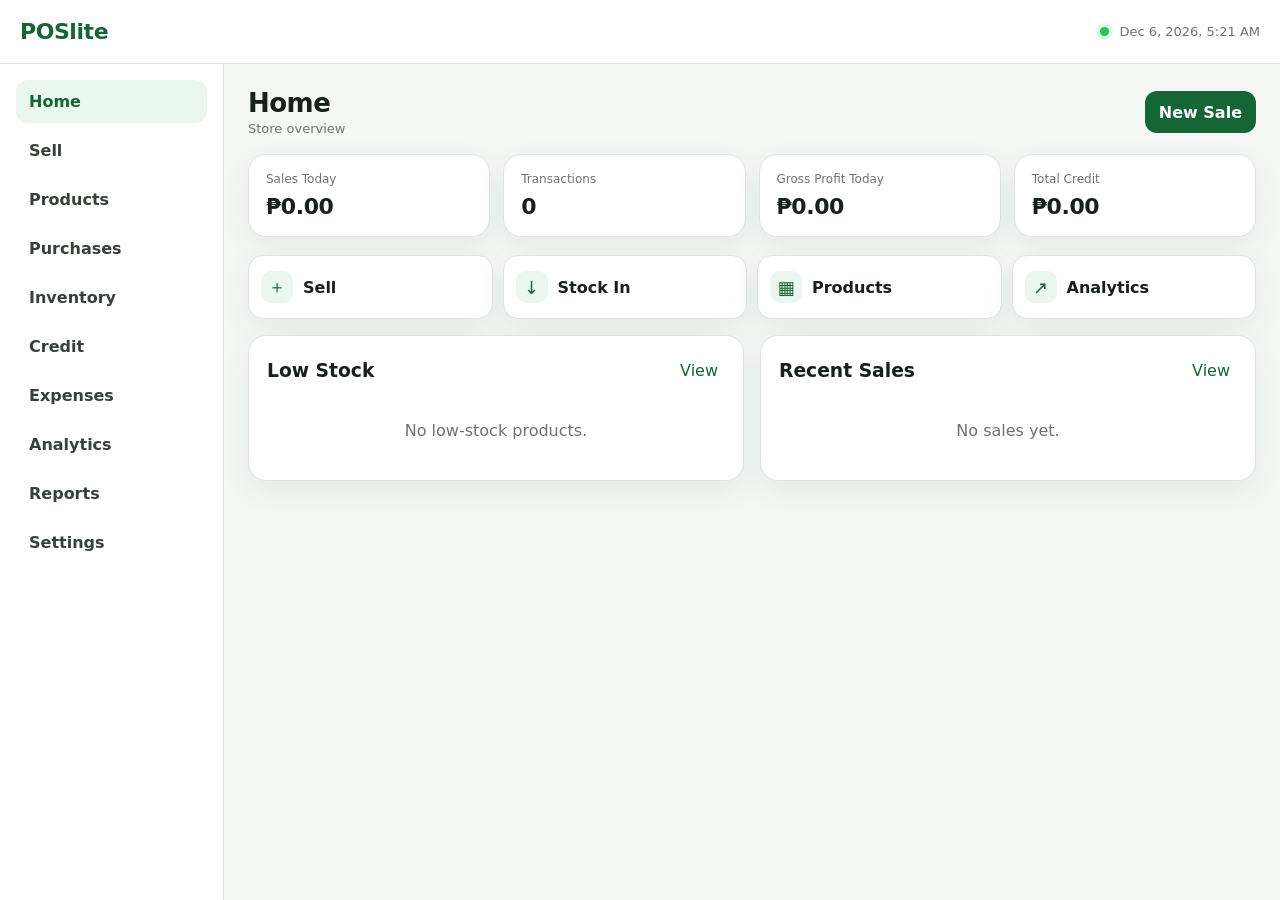
==== commit d86290fc: "feat: load no-barcode product option" ====
--- a/index.html
+++ b/index.html
@@ -243,5 +243,6 @@
   <div id="toast" class="toast" role="status" aria-live="polite"></div>
   <script src="app.js"></script>
   <script src="scanner.js"></script>
+  <script src="no-barcode.js"></script>
 </body>
 </html>
